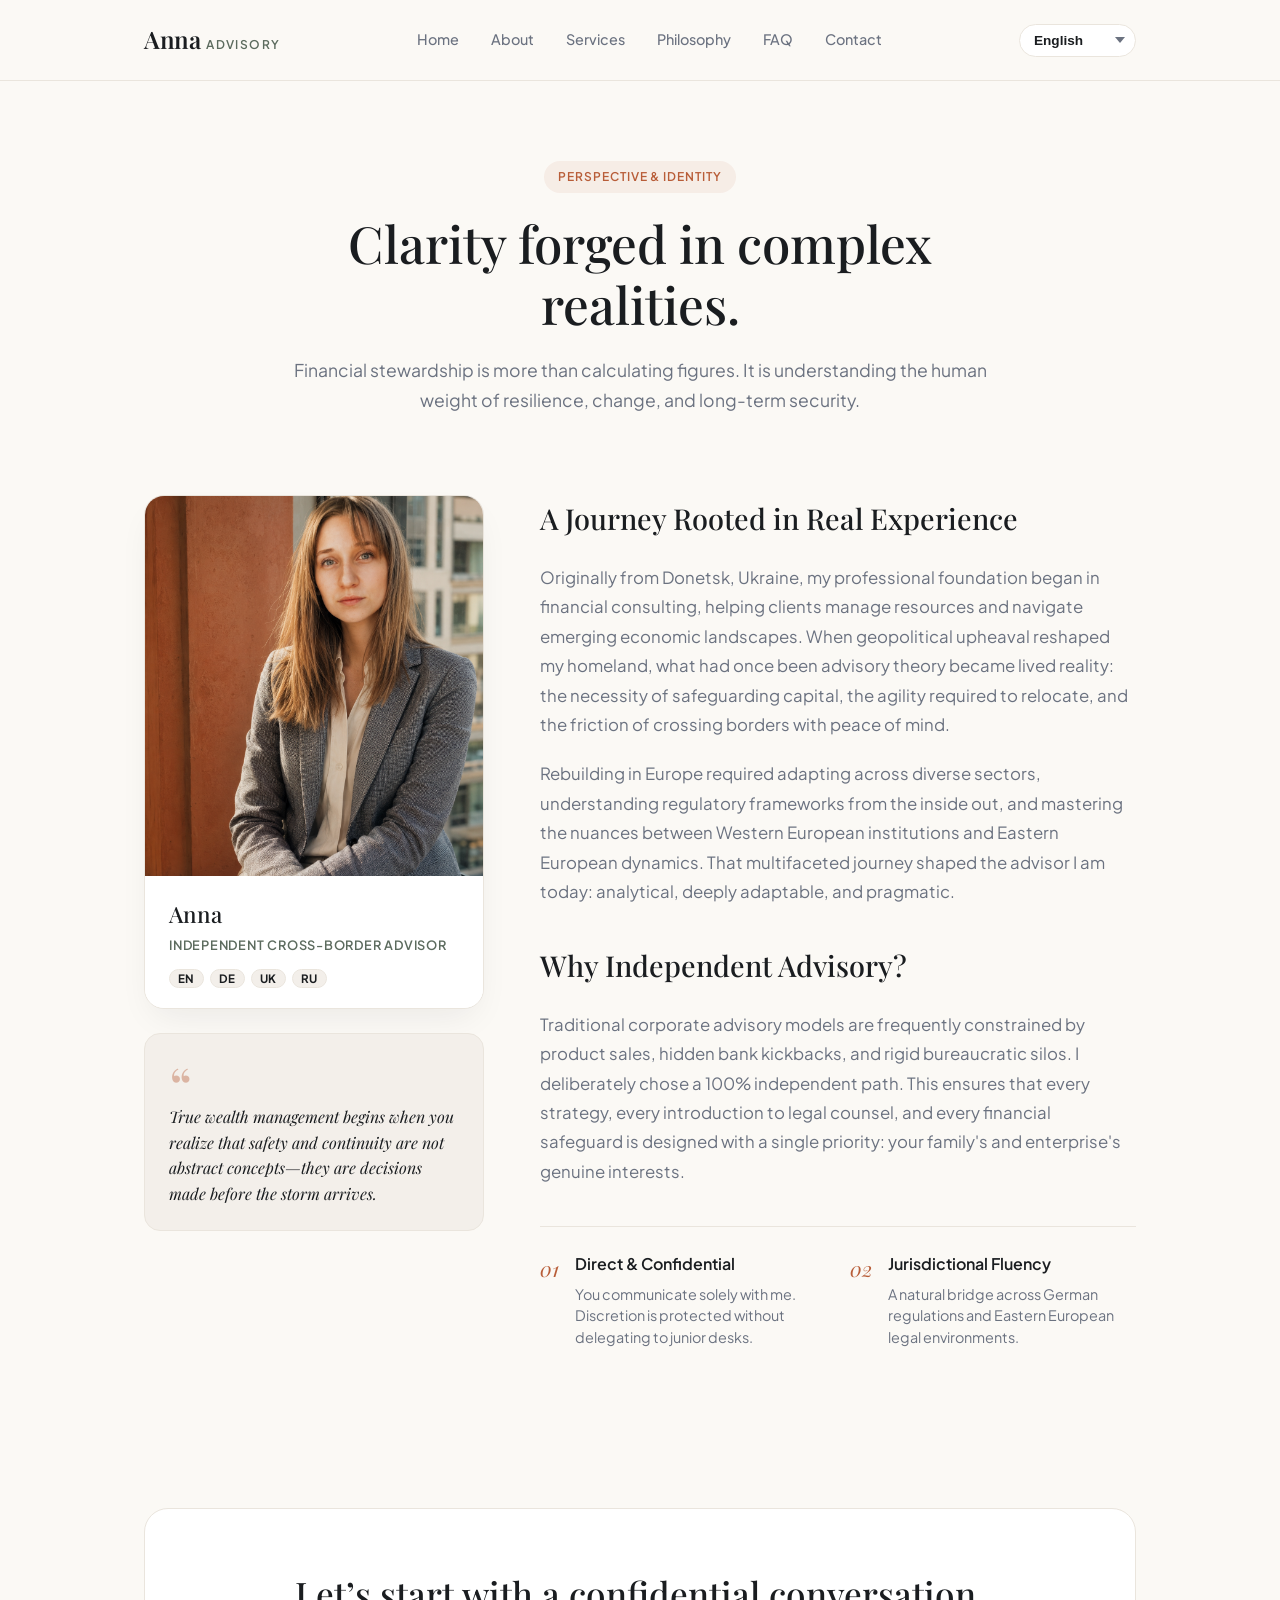
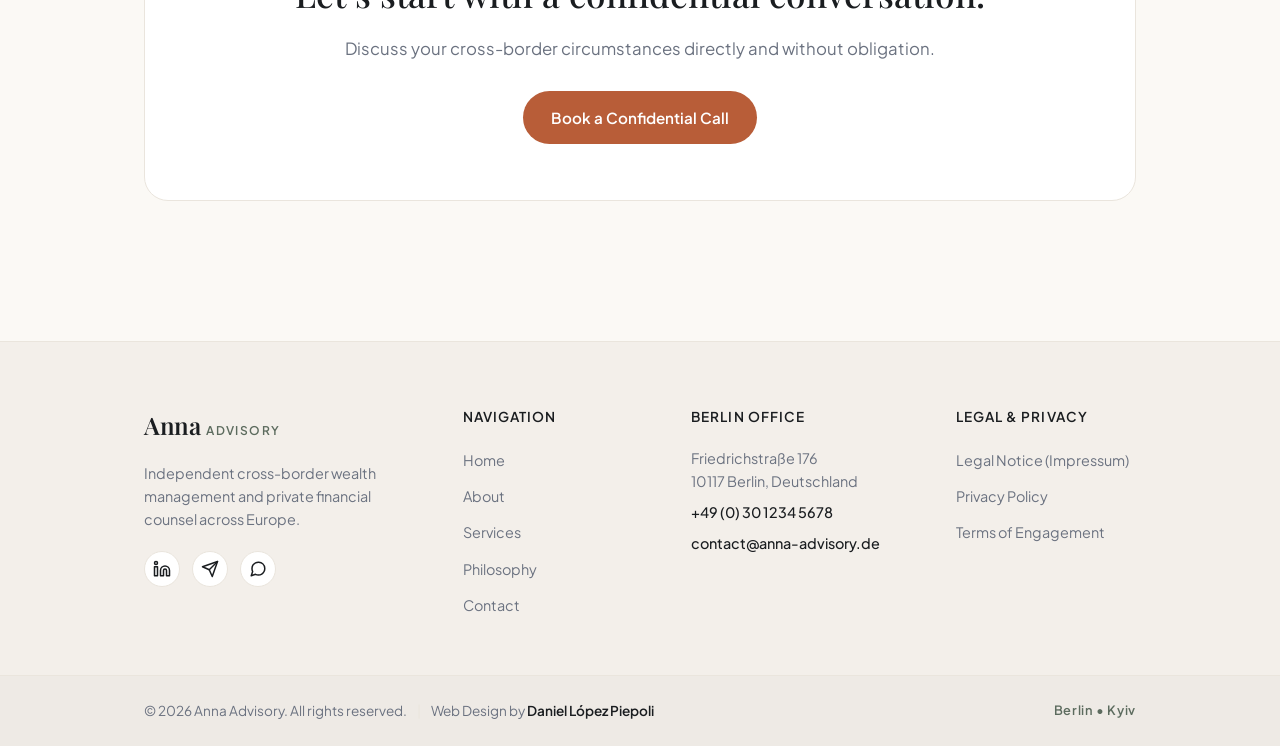
==== about.html @ 1e5b46f9 "feat: complete multipage architecture (services, about, contact, philosophy, faq, legal) and full i1" ====
<!DOCTYPE html>
<html lang="en">
<head>
  <meta charset="UTF-8" />
  <meta name="viewport" content="width=device-width, initial-scale=1.0" />
  <title>About Anna | Independent Financial Advisory</title>
  <!-- Fonts -->
  <link rel="preconnect" href="https://fonts.googleapis.com">
  <link rel="preconnect" href="https://fonts.gstatic.com" crossorigin>
  <link href="https://fonts.googleapis.com/css2?family=Playfair+Display:ital,wght@0,500;0,600;1,400&family=Plus+Jakarta+Sans:wght@400;500;600&display=swap" rel="stylesheet">
  <link rel="stylesheet" href="style.css" />
</head>
<body>

  <!-- Navigation -->
  <header class="header">
    <div class="container nav-wrapper">
      <a href="index.html" class="brand">
        <span class="brand-name">Anna</span>
        <span class="brand-sub">Advisory</span>
      </a>

      <!-- Desktop Nav Links -->
      <nav class="nav-links">
        <a href="index.html" data-i18n="nav_home">Home</a>
        <a href="about.html" data-i18n="nav_about">About</a>
        <a href="services.html" data-i18n="nav_services">Services</a>
        <a href="philosophy.html" data-i18n="nav_philosophy">Philosophy</a>
        <a href="faq.html" data-i18n="nav_faq">FAQ</a>
        <a href="contact.html" data-i18n="nav_contact">Contact</a>
      </nav>

      <div class="header-actions">
        <!-- Language Selector -->
        <div class="lang-picker">
          <select id="lang-select" aria-label="Select Language">
            <option value="en" selected>English</option>
            <option value="de">Deutsch</option>
            <option value="uk">Українська</option>
            <option value="ru">Русский</option>
          </select>
        </div>

        <!-- Hamburger Toggle Button -->
        <button class="mobile-menu-btn" id="mobile-menu-btn" aria-label="Toggle Menu" aria-expanded="false">
          <span class="hamburger-line"></span>
          <span class="hamburger-line"></span>
          <span class="hamburger-line"></span>
        </button>
      </div>
    </div>

    <!-- Mobile Navigation Drawer -->
    <div class="mobile-nav" id="mobile-nav">
      <nav class="mobile-nav-links">
        <a href="index.html" class="mobile-link" data-i18n="nav_home">Home</a>
        <a href="about.html" class="mobile-link" data-i18n="nav_about">About</a>
        <a href="services.html" class="mobile-link" data-i18n="nav_services">Services</a>
        <a href="philosophy.html" class="mobile-link" data-i18n="nav_philosophy">Philosophy</a>
        <a href="faq.html" class="mobile-link" data-i18n="nav_faq">FAQ</a>
        <a href="contact.html" class="mobile-link" data-i18n="nav_contact">Contact</a>
      </nav>
      <div class="mobile-cta">
        <a href="#contact" class="btn btn-primary mobile-link" data-i18n="hero_btn_main">Book a Confidential Call</a>
      </div>
    </div>
  </header>

  <!-- Page Header -->
  <section class="page-header container">
    <span class="pill" data-i18n="about_page_pill">Perspective & Identity</span>
    <h1 class="page-title" data-i18n="about_page_title">Clarity forged in complex realities.</h1>
    <p class="page-subtitle" data-i18n="about_page_sub">
      Financial stewardship is more than calculating figures. It is understanding the human weight of resilience, change, and long-term security.
    </p>
  </section>

  <!-- Main Narrative Story Section -->
  <section class="container about-story-section">
    <div class="about-story-grid">
      <!-- Portrait & Personal Keynotes -->
      <div class="about-visual-column">
        <div class="about-portrait-card">
          <img src="assets/images/anna-ai.png" alt="Anna" class="about-portrait-img" />
          <div class="about-portrait-caption">
            <h3 class="caption-name">Anna</h3>
            <p class="caption-title" data-i18n="about_role">Independent Cross-Border Advisor</p>
            <div class="caption-badges">
              <span class="lang-pill">EN</span>
              <span class="lang-pill">DE</span>
              <span class="lang-pill">UK</span>
              <span class="lang-pill">RU</span>
            </div>
          </div>
        </div>

        <div class="about-quote-box">
          <div class="overlay-quote-mark">“</div>
          <p class="quote-content" data-i18n="about_quote">
            True wealth management begins when you realize that safety and continuity are not abstract concepts—they are decisions made before the storm arrives.
          </p>
        </div>
      </div>

      <!-- Narrative Text -->
      <div class="about-text-column">
        <h2 class="story-heading" data-i18n="about_h2_1">A Journey Rooted in Real Experience</h2>
        <p class="story-p" data-i18n="about_p1">
          Originally from Donetsk, Ukraine, my professional foundation began in financial consulting, helping clients manage resources and navigate emerging economic landscapes. When geopolitical upheaval reshaped my homeland, what had once been advisory theory became lived reality: the necessity of safeguarding capital, the agility required to relocate, and the friction of crossing borders with peace of mind.
        </p>
        <p class="story-p" data-i18n="about_p2">
          Rebuilding in Europe required adapting across diverse sectors, understanding regulatory frameworks from the inside out, and mastering the nuances between Western European institutions and Eastern European dynamics. That multifaceted journey shaped the advisor I am today: analytical, deeply adaptable, and pragmatic.
        </p>

        <h2 class="story-heading" data-i18n="about_h2_2">Why Independent Advisory?</h2>
        <p class="story-p" data-i18n="about_p3">
          Traditional corporate advisory models are frequently constrained by product sales, hidden bank kickbacks, and rigid bureaucratic silos. I deliberately chose a 100% independent path. This ensures that every strategy, every introduction to legal counsel, and every financial safeguard is designed with a single priority: your family's and enterprise's genuine interests.
        </p>

        <!-- Value Pillars -->
        <div class="story-pillars">
          <div class="story-pillar-item">
            <span class="pillar-number">01</span>
            <div>
              <h4 data-i18n="about_pillar_1_t">Direct & Confidential</h4>
              <p data-i18n="about_pillar_1_d">You communicate solely with me. Discretion is protected without delegating to junior desks.</p>
            </div>
          </div>
          <div class="story-pillar-item">
            <span class="pillar-number">02</span>
            <div>
              <h4 data-i18n="about_pillar_2_t">Jurisdictional Fluency</h4>
              <p data-i18n="about_pillar_2_d">A natural bridge across German regulations and Eastern European legal environments.</p>
            </div>
          </div>
        </div>
      </div>
    </div>
  </section>

  <!-- CTA Box -->
  <section class="container cta-section">
    <div class="cta-box">
      <h2 data-i18n="about_cta_title">Let’s start with a confidential conversation.</h2>
      <p data-i18n="about_cta_desc">Discuss your cross-border circumstances directly and without obligation.</p>
      <a href="contact.html" class="btn btn-primary" data-i18n="hero_btn_main">Book a Confidential Call</a>
    </div>
  </section>

  <!-- Enhanced Editorial Footer -->
  <footer class="footer">
    <div class="container footer-grid">
      <!-- Brand & Positioning -->
      <div class="footer-col footer-about">
        <div class="brand">
          <span class="brand-name">Anna</span>
          <span class="brand-sub">Advisory</span>
        </div>
        <p class="footer-desc" data-i18n="footer_desc">
          Independent cross-border wealth management and private financial counsel across Europe.
        </p>
        <div class="social-links">
          <a href="https://www.linkedin.com/in/anna-sarana-a09b88138/" target="_blank" rel="noopener noreferrer" class="social-icon" aria-label="LinkedIn">
            <svg width="18" height="18" viewBox="0 0 24 24" fill="none" stroke="currentColor" stroke-width="2" stroke-linecap="round" stroke-linejoin="round"><path d="M16 8a6 6 0 0 1 6 6v7h-4v-7a2 2 0 0 0-2-2 2 2 0 0 0-2 2v7h-4v-7a6 6 0 0 1 6-6z"></path><rect x="2" y="9" width="4" height="12"></rect><circle cx="4" cy="4" r="2"></circle></svg>
          </a>
          <a href="https://t.me" target="_blank" rel="noopener noreferrer" class="social-icon" aria-label="Telegram">
            <svg width="18" height="18" viewBox="0 0 24 24" fill="none" stroke="currentColor" stroke-width="2" stroke-linecap="round" stroke-linejoin="round"><line x1="22" y1="2" x2="11" y2="13"></line><polygon points="22 2 15 22 11 13 2 9 22 2"></polygon></svg>
          </a>
          <a href="https://wa.me" target="_blank" rel="noopener noreferrer" class="social-icon" aria-label="WhatsApp">
            <svg width="18" height="18" viewBox="0 0 24 24" fill="none" stroke="currentColor" stroke-width="2" stroke-linecap="round" stroke-linejoin="round"><path d="M21 11.5a8.38 8.38 0 0 1-.9 3.8 8.5 8.5 0 0 1-7.6 4.7 8.38 8.38 0 0 1-3.8-.9L3 21l1.9-5.7a8.38 8.38 0 0 1-.9-3.8 8.5 8.5 0 0 1 4.7-7.6 8.38 8.38 0 0 1 3.8-.9h.5a8.48 8.48 0 0 1 8 8v.5z"></path></svg>
          </a>
        </div>
      </div>

      <!-- Quick Navigation -->
      <div class="footer-col">
        <h4 class="footer-heading" data-i18n="footer_nav_title">Navigation</h4>
        <ul class="footer-links">
          <li><a href="index.html" data-i18n="nav_home">Home</a></li>
          <li><a href="about.html" data-i18n="nav_about">About</a></li>
          <li><a href="services.html" data-i18n="nav_services">Services</a></li>
          <li><a href="philosophy.html" data-i18n="nav_philosophy">Philosophy</a></li>
          <li><a href="contact.html" data-i18n="nav_contact">Contact</a></li>
        </ul>
      </div>

      <!-- Berlin Legal Office & Contact -->
      <div class="footer-col">
        <h4 class="footer-heading" data-i18n="footer_office_title">Berlin Office</h4>
        <address class="footer-address">
          <p>Friedrichstraße 176</p>
          <p>10117 Berlin, Deutschland</p>
          <p class="contact-line">
            <a href="tel:+493012345678" class="contact-link">+49 (0) 30 1234 5678</a>
          </p>
          <p class="contact-line">
            <a href="mailto:contact@anna-advisory.de" class="contact-link">contact@anna-advisory.de</a>
          </p>
        </address>
      </div>

      <!-- Legal Links -->
      <div class="footer-col">
        <h4 class="footer-heading" data-i18n="footer_legal_title">Legal & Privacy</h4>
        <ul class="footer-links">
          <li><a href="impressum.html" data-i18n="footer_impressum">Impressum</a></li>
          <li><a href="datenschutz.html" data-i18n="footer_privacy">Datenschutz</a></li>
          <li><a href="terms.html" data-i18n="footer_terms">Terms of Engagement</a></li>
        </ul>
      </div>
    </div>

    <!-- Subfooter / Authorship -->
    <div class="subfooter">
      <div class="container subfooter-content">
        <div class="subfooter-main">
          <span class="copyright">© 2026 Anna Advisory. All rights reserved.</span>
          <span class="divider">|</span>
          <span class="credit">Web Design by <a href="https://github.com/danielopezpiepoli" class="author-link" target="_blank" rel="noopener noreferrer">Daniel López Piepoli</a></span>
        </div>
        <div class="footer-jurisdictions" data-i18n="footer_note">Berlin • Kyiv</div>
      </div>
    </div>
  </footer>

  <script src="main.js"></script>
</body>
</html>
---- style.css ----
:root {
  --bg-page: #FBF9F5;
  --bg-surface: #FFFFFF;
  --bg-surface-alt: #F3EFEA;
  --text-main: #1A1D20;
  --text-muted: #6B7280;
  --accent-terracotta: #B85D38;
  --accent-terracotta-hover: #9E4F2F;
  --accent-sage: #5C6B5E;
  --border-soft: #EAE5DD;
  --font-serif: 'Playfair Display', Georgia, serif;
  --font-sans: 'Plus Jakarta Sans', -apple-system, BlinkMacSystemFont, sans-serif;
}

* {
  box-sizing: border-box;
  margin: 0;
  padding: 0;
}

html {
  scroll-behavior: smooth;
}

body {
  background-color: var(--bg-page);
  color: var(--text-main);
  font-family: var(--font-sans);
  line-height: 1.65;
  font-size: 16px;
  -webkit-font-smoothing: antialiased;
}

.container {
  max-width: 1040px;
  margin: 0 auto;
  padding: 0 24px;
}

/* Header */
.header {
  position: sticky;
  top: 0;
  background: rgba(251, 249, 245, 0.92);
  backdrop-filter: blur(10px);
  border-bottom: 1px solid var(--border-soft);
  z-index: 100;
}

.nav-wrapper {
  height: 80px;
  display: flex;
  align-items: center;
  justify-content: space-between;
}

.brand {
  text-decoration: none;
  display: flex;
  align-items: baseline;
  gap: 6px;
}

.brand-name {
  font-family: var(--font-serif);
  font-size: 1.5rem;
  font-weight: 600;
  color: var(--text-main);
  letter-spacing: -0.02em;
}

.brand-sub {
  font-size: 0.75rem;
  text-transform: uppercase;
  letter-spacing: 0.12em;
  color: var(--accent-sage);
  font-weight: 600;
}

.nav-links {
  display: flex;
  gap: 32px;
}

.nav-links a {
  text-decoration: none;
  color: var(--text-muted);
  font-size: 0.9rem;
  font-weight: 500;
  transition: color 0.2s;
}

.nav-links a:hover,
.nav-links a.active {
  color: var(--accent-terracotta);
}

.header-actions {
  display: flex;
  align-items: center;
  gap: 16px;
}

.lang-picker select {
  background: var(--bg-surface);
  border: 1px solid var(--border-soft);
  padding: 8px 14px;
  border-radius: 20px;
  font-size: 0.85rem;
  font-weight: 600;
  color: var(--text-main);
  cursor: pointer;
  outline: none;
  transition: border-color 0.2s, box-shadow 0.2s;
  -webkit-appearance: none;
  -moz-appearance: none;
  appearance: none;
  background-image: url("data:image/svg+xml;charset=UTF-8,%3Csvg xmlns='http://www.w3.org/2000/svg' width='10' height='6' viewBox='0 0 10 6'%3E%3Cpath fill='%236B7280' d='M0 0l5 6 5-6z'/%3E%3C/svg%3E");
  background-repeat: no-repeat;
  background-position: right 10px center;
  padding-right: 28px;
}

.lang-picker select:hover,
.lang-picker select:focus {
  border-color: var(--accent-terracotta);
}

@media (max-width: 768px) {
  .lang-picker select {
    font-size: 16px;
    transform: scale(0.9);
    transform-origin: right center;
    padding: 6px 12px;
    padding-right: 26px;
  }
}

/* Mobile Menu Button */
.mobile-menu-btn {
  display: none;
  background: none;
  border: none;
  cursor: pointer;
  padding: 8px;
  flex-direction: column;
  gap: 5px;
  z-index: 110;
}

.hamburger-line {
  display: block;
  width: 22px;
  height: 2px;
  background-color: var(--text-main);
  border-radius: 2px;
  transition: transform 0.3s ease, opacity 0.3s ease;
}

.mobile-menu-btn.active .hamburger-line:nth-child(1) {
  transform: translateY(7px) rotate(45deg);
}
.mobile-menu-btn.active .hamburger-line:nth-child(2) {
  opacity: 0;
}
.mobile-menu-btn.active .hamburger-line:nth-child(3) {
  transform: translateY(-7px) rotate(-45deg);
}

/* Mobile Nav Drawer */
.mobile-nav {
  display: none;
  position: fixed;
  top: 80px;
  left: 0;
  width: 100%;
  height: calc(100vh - 80px);
  background-color: var(--bg-page);
  flex-direction: column;
  padding: 32px 24px;
  transform: translateY(-100%);
  opacity: 0;
  transition: transform 0.35s cubic-bezier(0.16, 1, 0.3, 1), opacity 0.25s ease;
  border-bottom: 1px solid var(--border-soft);
  z-index: 99;
}

.mobile-nav.active {
  transform: translateY(0);
  opacity: 1;
}

.mobile-nav-links {
  display: flex;
  flex-direction: column;
  gap: 24px;
  margin-bottom: 32px;
}

.mobile-nav-links a {
  font-family: var(--font-serif);
  font-size: 1.4rem;
  text-decoration: none;
  color: var(--text-main);
  font-weight: 500;
  transition: color 0.2s ease;
}

.mobile-nav-links a:hover {
  color: var(--accent-terracotta);
}

/* Hero Section */
.hero {
  padding: 80px 24px 60px 24px;
  display: grid;
  grid-template-columns: 1.15fr 0.85fr;
  gap: 56px;
  align-items: center;
}

.hero-content {
  max-width: 100%;
}

.pill {
  display: inline-block;
  font-size: 0.75rem;
  font-weight: 600;
  text-transform: uppercase;
  letter-spacing: 0.08em;
  color: var(--accent-terracotta);
  background: rgba(184, 93, 56, 0.08);
  padding: 6px 14px;
  border-radius: 50px;
  margin-bottom: 20px;
}

.hero-title {
  font-family: var(--font-serif);
  font-size: clamp(2.2rem, 3.5vw, 3.2rem);
  font-weight: 500;
  line-height: 1.2;
  color: var(--text-main);
  margin-bottom: 20px;
  letter-spacing: -0.01em;
}

.hero-title em {
  font-style: italic;
  font-weight: 400;
  color: var(--accent-terracotta);
}

.hero-desc {
  font-size: 1.05rem;
  color: var(--text-muted);
  line-height: 1.7;
  margin-bottom: 32px;
}

.hero-actions {
  display: flex;
  align-items: center;
  gap: 20px;
}

/* Hero Media & Floating Badge */
.hero-media {
  display: flex;
  justify-content: center;
  position: relative;
}

.portrait-wrapper {
  position: relative;
  width: 100%;
  max-width: 380px;
  border-radius: 24px;
  overflow: visible;
}

.portrait-img {
  width: 100%;
  height: 480px;
  object-fit: cover;
  border-radius: 24px;
  box-shadow: 0 20px 40px -15px rgba(26, 29, 32, 0.12);
  border: 1px solid var(--border-soft);
  display: block;
}

.portrait-overlay {
  display: none;
}

/* Desktop Hover Effects Only */
@media (hover: hover) and (pointer: fine) {
  .portrait-wrapper {
    cursor: pointer;
  }

  .portrait-overlay {
    display: flex;
    position: absolute;
    top: 0;
    left: 0;
    width: 100%;
    height: 480px;
    border-radius: 24px;
    background: rgba(251, 249, 245, 0.92);
    backdrop-filter: blur(2px);
    border: 1px solid var(--border-soft);
    padding: 40px 32px;
    flex-direction: column;
    justify-content: center;
    align-items: center;
    text-align: center;
    opacity: 0;
    pointer-events: none;
    transition: opacity 0.45s ease, transform 0.45s cubic-bezier(0.16, 1, 0.3, 1);
    transform: translateY(8px);
  }

  .portrait-wrapper:hover .portrait-img {
    filter: blur(2px) brightness(0.95);
    transform: scale(1.02);
  }

  .portrait-wrapper:hover .portrait-overlay {
    opacity: 1;
    transform: translateY(0);
    pointer-events: auto;
  }

  .floating-badge:hover .badge-default {
    opacity: 0;
    transform: translateY(-16px);
  }

  .floating-badge:hover .badge-hover {
    opacity: 1;
    transform: translateY(0);
  }
}

.overlay-quote-mark {
  font-family: var(--font-serif);
  font-size: 3.5rem;
  line-height: 1;
  color: var(--accent-terracotta);
  opacity: 0.4;
  margin-bottom: -10px;
}

.overlay-text {
  font-family: var(--font-serif);
  font-size: 1.15rem;
  font-style: italic;
  line-height: 1.6;
  color: var(--text-main);
  margin-bottom: 16px;
}

.overlay-signature {
  font-family: var(--font-sans);
  font-size: 0.8rem;
  font-weight: 700;
  text-transform: uppercase;
  letter-spacing: 0.1em;
  color: var(--accent-sage);
}

/* Floating Badge */
.floating-badge {
  position: absolute;
  bottom: 24px;
  left: -16px;
  background: rgba(255, 255, 255, 0.96);
  backdrop-filter: blur(10px);
  border: 1px solid var(--border-soft);
  border-radius: 9999px;
  padding: 8px 18px;
  box-shadow: 0 10px 25px -5px rgba(0, 0, 0, 0.08);
  cursor: pointer;
  overflow: hidden;
  height: 44px;
  display: grid;
  grid-template-areas: "stack";
  align-items: center;
  justify-content: center;
  transition: all 0.3s cubic-bezier(0.4, 0, 0.2, 1);
  user-select: none;
}

.floating-badge:hover,
.floating-badge:focus {
  border-color: var(--accent-terracotta);
  box-shadow: 0 12px 28px -5px rgba(184, 93, 56, 0.18);
  transform: translateY(-2px);
}

.badge-layer {
  grid-area: stack;
  display: flex;
  align-items: center;
  justify-content: center;
  transition: all 0.3s cubic-bezier(0.4, 0, 0.2, 1);
}

.badge-default {
  gap: 8px;
  white-space: nowrap;
  opacity: 1;
  transform: translateY(0);
}

.pulse-dot {
  width: 8px;
  height: 8px;
  background-color: var(--accent-sage);
  border-radius: 50%;
  box-shadow: 0 0 0 3px rgba(92, 107, 94, 0.2);
  flex-shrink: 0;
}

.badge-text {
  font-size: 0.85rem;
  font-weight: 600;
  color: var(--text-main);
}

.badge-hover {
  gap: 6px;
  opacity: 0;
  transform: translateY(16px);
  pointer-events: none;
}

.lang-pill {
  font-size: 0.72rem;
  font-weight: 700;
  letter-spacing: 0.04em;
  color: var(--text-main);
  background-color: var(--bg-surface-alt);
  border: 1px solid var(--border-soft);
  padding: 3px 8px;
  border-radius: 20px;
  line-height: 1;
}

/* Buttons */
.btn {
  display: inline-block;
  text-decoration: none;
  font-size: 0.95rem;
  font-weight: 600;
  padding: 14px 28px;
  border-radius: 40px;
  transition: all 0.25s ease;
  border: none;
  cursor: pointer;
}

.btn-primary {
  background-color: var(--accent-terracotta);
  color: #ffffff;
}

.btn-primary:hover {
  background-color: var(--accent-terracotta-hover);
  transform: translateY(-1px);
}

.btn-link {
  color: var(--text-main);
  padding: 14px 0;
}

.btn-link:hover {
  color: var(--accent-terracotta);
}

/* Bio Section */
.bio-section {
  padding: 60px 24px;
}

.bio-card {
  background-color: var(--bg-surface);
  border: 1px solid var(--border-soft);
  border-radius: 20px;
  padding: 48px;
  display: grid;
  grid-template-columns: 240px 1fr;
  gap: 48px;
  align-items: center;
}

.avatar-placeholder {
  width: 140px;
  height: 140px;
  border-radius: 50%;
  border: 2px solid var(--border-soft);
  box-shadow: 0 10px 25px -5px rgba(26, 29, 32, 0.08);
  margin-bottom: 16px;
  overflow: hidden;
}

.avatar-placeholder img {
  width: 100%;
  height: 100%;
  object-fit: cover;
  display: block;
}

.bio-tag {
  display: flex;
  align-items: center;
  gap: 8px;
  font-size: 0.8rem;
  color: var(--accent-sage);
  font-weight: 600;
}

.bio-tag .dot {
  width: 8px;
  height: 8px;
  background-color: var(--accent-sage);
  border-radius: 50%;
}

.bio-text h2 {
  font-family: var(--font-serif);
  font-size: 1.8rem;
  font-weight: 500;
  margin-bottom: 16px;
  line-height: 1.3;
}

.bio-text p {
  color: var(--text-muted);
  margin-bottom: 12px;
  font-size: 0.95rem;
}

/* Services (Home Overview) */
.services-section {
  padding: 80px 24px;
}

.section-title-wrap {
  margin-bottom: 40px;
}

.section-kicker {
  font-size: 0.75rem;
  text-transform: uppercase;
  letter-spacing: 0.1em;
  color: var(--accent-sage);
  font-weight: 600;
  display: block;
  margin-bottom: 8px;
}

.section-title-wrap h2 {
  font-family: var(--font-serif);
  font-size: 2rem;
  font-weight: 500;
}

.services-list {
  display: flex;
  flex-direction: column;
  border-top: 1px solid var(--border-soft);
}

.service-item {
  display: grid;
  grid-template-columns: 80px 1fr;
  padding: 32px 0;
  border-bottom: 1px solid var(--border-soft);
  transition: background-color 0.2s;
}

.item-index {
  font-family: var(--font-serif);
  font-size: 1.2rem;
  color: var(--accent-terracotta);
  font-style: italic;
}

.item-body h3 {
  font-size: 1.2rem;
  font-weight: 600;
  margin-bottom: 8px;
}

.item-body p {
  color: var(--text-muted);
  font-size: 0.95rem;
  max-width: 650px;
}

/* Philosophy */
.philosophy-section {
  background-color: var(--bg-surface-alt);
  padding: 70px 0;
  border-top: 1px solid var(--border-soft);
  border-bottom: 1px solid var(--border-soft);
}

.philosophy-grid {
  display: grid;
  grid-template-columns: repeat(3, 1fr);
  gap: 36px;
}

.philo-box h4 {
  font-size: 1.05rem;
  font-weight: 600;
  margin-bottom: 8px;
  color: var(--text-main);
}

.philo-box p {
  color: var(--text-muted);
  font-size: 0.9rem;
  line-height: 1.6;
}

/* Contact Section (Home Minimal) */
.contact-section {
  padding: 90px 24px;
}

.contact-card {
  background: var(--bg-surface);
  border: 1px solid var(--border-soft);
  border-radius: 24px;
  padding: 56px 40px;
  max-width: 680px;
  margin: 0 auto;
  text-align: center;
}

.contact-card h2 {
  font-family: var(--font-serif);
  font-size: 2.2rem;
  font-weight: 500;
  margin-bottom: 8px;
}

.contact-card p {
  color: var(--text-muted);
  font-size: 0.95rem;
  margin-bottom: 32px;
}

.contact-form {
  display: flex;
  flex-direction: column;
  gap: 16px;
}

.form-row {
  display: grid;
  grid-template-columns: 1fr 1fr;
  gap: 16px;
}

.contact-form input,
.contact-form textarea {
  width: 100%;
  padding: 14px 18px;
  border: 1px solid var(--border-soft);
  background-color: var(--bg-page);
  border-radius: 12px;
  font-family: var(--font-sans);
  font-size: 0.9rem;
  color: var(--text-main);
  outline: none;
  transition: border-color 0.2s;
}

.contact-form input:focus,
.contact-form textarea:focus {
  border-color: var(--accent-terracotta);
  background-color: #FFFFFF;
}

/* Footer */
.footer {
  background-color: var(--bg-surface-alt);
  border-top: 1px solid var(--border-soft);
  padding: 64px 0 0 0;
  color: var(--text-main);
  margin-top: 60px;
}

.footer-grid {
  display: grid;
  grid-template-columns: 1.5fr 1fr 1.2fr 1fr;
  gap: 48px;
  padding-bottom: 56px;
}

.footer-desc {
  font-size: 0.9rem;
  color: var(--text-muted);
  margin: 16px 0 20px 0;
  max-width: 280px;
  line-height: 1.6;
}

.footer-heading {
  font-size: 0.85rem;
  font-weight: 600;
  text-transform: uppercase;
  letter-spacing: 0.08em;
  color: var(--text-main);
  margin-bottom: 18px;
}

.footer-links {
  list-style: none;
  display: flex;
  flex-direction: column;
  gap: 10px;
}

.footer-links a {
  text-decoration: none;
  color: var(--text-muted);
  font-size: 0.9rem;
  transition: color 0.2s ease;
}

.footer-links a:hover {
  color: var(--accent-terracotta);
}

.footer-address {
  font-style: normal;
  font-size: 0.9rem;
  color: var(--text-muted);
  line-height: 1.6;
}

.contact-line {
  margin-top: 8px;
}

.contact-link {
  color: var(--text-main);
  text-decoration: none;
  font-weight: 500;
  transition: color 0.2s;
}

.contact-link:hover {
  color: var(--accent-terracotta);
}

.social-links {
  display: flex;
  gap: 12px;
}

.social-icon {
  display: flex;
  align-items: center;
  justify-content: center;
  width: 36px;
  height: 36px;
  border-radius: 50%;
  background: var(--bg-surface);
  border: 1px solid var(--border-soft);
  color: var(--text-main);
  transition: all 0.2s ease;
  text-decoration: none;
}

.social-icon:hover {
  background-color: var(--accent-terracotta);
  border-color: var(--accent-terracotta);
  color: #ffffff;
  transform: translateY(-2px);
}

/* Subfooter */
.subfooter {
  border-top: 1px solid var(--border-soft);
  padding: 24px 0;
  background-color: rgba(26, 29, 32, 0.02);
  font-size: 0.85rem;
}

.subfooter-content {
  display: flex;
  justify-content: space-between;
  align-items: center;
}

.subfooter-main {
  display: flex;
  align-items: center;
}

.copyright,
.credit {
  color: var(--text-muted);
}

.divider {
  margin: 0 10px;
  color: var(--border-soft);
}

.author-link {
  color: var(--text-main);
  font-weight: 600;
  text-decoration: none;
  transition: color 0.2s ease;
}

.author-link:hover {
  color: var(--accent-terracotta);
  text-decoration: underline;
}

.footer-jurisdictions {
  color: var(--accent-sage);
  font-weight: 600;
  font-size: 0.8rem;
  letter-spacing: 0.05em;
}

/* Responsive Rules */
@media (max-width: 900px) {
  .hero {
    grid-template-columns: 1fr;
    gap: 40px;
    padding-top: 40px;
  }
  
  .hero-media {
    order: -1;
  }

  .portrait-wrapper {
    max-width: 320px;
  }

  .portrait-img {
    height: 380px;
  }

  .floating-badge {
    left: 12px;
    bottom: 12px;
  }

  .footer-grid {
    grid-template-columns: 1fr 1fr;
    gap: 36px;
  }
}

@media (max-width: 768px) {
  .nav-links {
    display: none;
  }

  .mobile-menu-btn {
    display: flex;
  }

  .mobile-nav {
    display: flex;
  }

  .bio-card {
    grid-template-columns: 1fr;
    padding: 30px;
    text-align: center;
  }

  .avatar-placeholder {
    margin: 0 auto 16px auto;
  }

  .bio-tag {
    justify-content: center;
  }

  .service-item {
    grid-template-columns: 40px 1fr;
  }

  .philosophy-grid {
    grid-template-columns: 1fr;
    gap: 24px;
  }

  .form-row {
    grid-template-columns: 1fr;
  }
}

@media (max-width: 600px) {
  .footer-grid {
    grid-template-columns: 1fr;
  }

  .subfooter-content {
    flex-direction: column;
    text-align: center;
    gap: 10px;
  }

  .subfooter-main {
    flex-direction: column;
    gap: 8px;
  }

  .subfooter-main .divider {
    display: none;
  }

  .footer-jurisdictions {
    margin-top: 4px;
  }
}

/* ==========================================================================
   SERVICES.HTML
   ========================================================================== */

.page-header {
  padding: 80px 24px 40px 24px;
  text-align: center;
  max-width: 800px;
}

.page-title {
  font-family: var(--font-serif);
  font-size: clamp(2.4rem, 4vw, 3.4rem);
  font-weight: 500;
  line-height: 1.2;
  margin-bottom: 20px;
}

.page-subtitle {
  font-size: 1.1rem;
  color: var(--text-muted);
  line-height: 1.7;
}

.srv-details-section {
  display: flex;
  flex-direction: column;
  gap: 32px;
  padding: 40px 24px 80px 24px;
}

.srv-detail-card {
  background: var(--bg-surface);
  border: 1px solid var(--border-soft);
  border-radius: 20px;
  padding: 48px;
  transition: transform 0.25s ease, border-color 0.25s ease;
}

.srv-detail-card:hover {
  border-color: var(--accent-terracotta);
  transform: translateY(-2px);
}

.srv-card-header {
  display: flex;
  align-items: baseline;
  gap: 20px;
  margin-bottom: 16px;
}

.srv-card-header h2 {
  font-family: var(--font-serif);
  font-size: 1.8rem;
  font-weight: 500;
}

.srv-card-desc {
  font-size: 1.05rem;
  color: var(--text-muted);
  line-height: 1.7;
  margin-bottom: 24px;
  max-width: 850px;
}

.srv-deliverables {
  background: var(--bg-surface-alt);
  border-radius: 12px;
  padding: 24px 32px;
  border-left: 3px solid var(--accent-terracotta);
}

.srv-deliverables h4 {
  font-size: 0.85rem;
  text-transform: uppercase;
  letter-spacing: 0.08em;
  color: var(--accent-sage);
  margin-bottom: 12px;
}

.srv-deliverables ul {
  list-style: none;
  display: flex;
  flex-direction: column;
  gap: 8px;
}

.srv-deliverables li {
  position: relative;
  padding-left: 18px;
  font-size: 0.95rem;
  color: var(--text-main);
}

.srv-deliverables li::before {
  content: "•";
  position: absolute;
  left: 0;
  color: var(--accent-terracotta);
  font-size: 1.2rem;
  line-height: 1;
}

.process-section {
  background: var(--bg-surface-alt);
  padding: 80px 0;
  border-top: 1px solid var(--border-soft);
  border-bottom: 1px solid var(--border-soft);
}

.text-center {
  text-align: center;
}

.process-grid {
  display: grid;
  grid-template-columns: repeat(3, 1fr);
  gap: 32px;
  margin-top: 48px;
}

.process-card {
  background: var(--bg-surface);
  border: 1px solid var(--border-soft);
  border-radius: 16px;
  padding: 36px 28px;
}

.process-step {
  font-size: 0.75rem;
  font-weight: 700;
  text-transform: uppercase;
  letter-spacing: 0.1em;
  color: var(--accent-terracotta);
  display: block;
  margin-bottom: 12px;
}

.process-card h3 {
  font-family: var(--font-serif);
  font-size: 1.3rem;
  font-weight: 500;
  margin-bottom: 10px;
}

.process-card p {
  font-size: 0.9rem;
  color: var(--text-muted);
  line-height: 1.6;
}

.cta-section {
  padding: 80px 24px;
}

.cta-box {
  background: var(--bg-surface);
  border: 1px solid var(--border-soft);
  border-radius: 24px;
  padding: 56px 32px;
  text-align: center;
}

.cta-box h2 {
  font-family: var(--font-serif);
  font-size: 2.2rem;
  font-weight: 500;
  margin-bottom: 12px;
}

.cta-box p {
  color: var(--text-muted);
  font-size: 1.05rem;
  margin-bottom: 28px;
}

/* ==========================================================================
   ABOUT.HTML
   ========================================================================== */

.about-story-section {
  padding: 40px 24px 80px 24px;
}

.about-story-grid {
  display: grid;
  grid-template-columns: 340px 1fr;
  gap: 56px;
  align-items: start;
}

.about-visual-column {
  display: flex;
  flex-direction: column;
  gap: 24px;
}

.about-portrait-card {
  background: var(--bg-surface);
  border: 1px solid var(--border-soft);
  border-radius: 20px;
  overflow: hidden;
  box-shadow: 0 15px 35px -10px rgba(26, 29, 32, 0.08);
}

.about-portrait-img {
  width: 100%;
  height: 380px;
  object-fit: cover;
  display: block;
}

.about-portrait-caption {
  padding: 20px 24px;
  background: var(--bg-surface);
}

.caption-name {
  font-family: var(--font-serif);
  font-size: 1.4rem;
  font-weight: 500;
  margin-bottom: 2px;
}

.caption-title {
  font-size: 0.8rem;
  text-transform: uppercase;
  letter-spacing: 0.06em;
  color: var(--accent-sage);
  font-weight: 600;
  margin-bottom: 12px;
}

.caption-badges {
  display: flex;
  gap: 6px;
}

.about-quote-box {
  background: var(--bg-surface-alt);
  border: 1px solid var(--border-soft);
  border-radius: 16px;
  padding: 24px;
}

.quote-content {
  font-family: var(--font-serif);
  font-size: 1rem;
  font-style: italic;
  line-height: 1.6;
  color: var(--text-main);
}

.about-text-column {
  display: flex;
  flex-direction: column;
  gap: 20px;
}

.story-heading {
  font-family: var(--font-serif);
  font-size: 1.8rem;
  font-weight: 500;
  color: var(--text-main);
  margin-top: 16px;
}

.story-heading:first-of-type {
  margin-top: 0;
}

.story-p {
  font-size: 1.05rem;
  color: var(--text-muted);
  line-height: 1.75;
}

.story-pillars {
  display: grid;
  grid-template-columns: 1fr 1fr;
  gap: 24px;
  margin-top: 20px;
  padding-top: 24px;
  border-top: 1px solid var(--border-soft);
}

.story-pillar-item {
  display: flex;
  gap: 16px;
  align-items: flex-start;
}

.pillar-number {
  font-family: var(--font-serif);
  font-size: 1.3rem;
  color: var(--accent-terracotta);
  font-style: italic;
}

.story-pillar-item h4 {
  font-size: 1rem;
  font-weight: 600;
  margin-bottom: 6px;
}

.story-pillar-item p {
  font-size: 0.9rem;
  color: var(--text-muted);
  line-height: 1.5;
}

@media (max-width: 860px) {
  .about-story-grid {
    grid-template-columns: 1fr;
    gap: 40px;
  }
  .about-visual-column {
    max-width: 400px;
    margin: 0 auto;
  }
  .story-pillars {
    grid-template-columns: 1fr;
    gap: 16px;
  }
}

/* ==========================================================================
   CONTACT.HTML
   ========================================================================== */

.contact-page-section {
  padding: 10px 24px 80px 24px;
}

.contact-page-grid {
  display: grid;
  grid-template-columns: 1.4fr 1fr;
  gap: 40px;
  align-items: start;
}

.contact-form-card {
  background: var(--bg-surface);
  border: 1px solid var(--border-soft);
  border-radius: 24px;
  padding: 48px 40px;
}

.form-card-title {
  font-family: var(--font-serif);
  font-size: 2.2rem;
  font-weight: 500;
  margin-bottom: 8px;
  color: var(--text-main);
}

.form-card-sub {
  color: var(--text-muted);
  font-size: 0.95rem;
  margin-bottom: 32px;
  line-height: 1.6;
}

.inquiry-form {
  display: flex;
  flex-direction: column;
  gap: 16px;
}

.inquiry-form .form-row {
  display: grid;
  grid-template-columns: 1fr 1fr;
  gap: 16px;
}

.inquiry-form input,
.inquiry-form textarea,
.inquiry-form select {
  width: 100%;
  padding: 14px 18px;
  border: 1px solid var(--border-soft);
  background-color: var(--bg-page);
  border-radius: 12px;
  font-family: var(--font-sans);
  font-size: 0.95rem;
  color: var(--text-main);
  outline: none;
  transition: border-color 0.2s ease, background-color 0.2s ease, box-shadow 0.2s ease;
}

.inquiry-form input:focus,
.inquiry-form textarea:focus,
.inquiry-form select:focus {
  border-color: var(--accent-terracotta);
  background-color: #FFFFFF;
  box-shadow: 0 0 0 3px rgba(184, 93, 56, 0.08);
}

.custom-select-wrap {
  position: relative;
  width: 100%;
}

.custom-select-wrap select {
  cursor: pointer;
  -webkit-appearance: none;
  -moz-appearance: none;
  appearance: none;
  background-image: url("data:image/svg+xml;charset=UTF-8,%3Csvg xmlns='http://www.w3.org/2000/svg' width='10' height='6' viewBox='0 0 10 6'%3E%3Cpath fill='%236B7280' d='M0 0l5 6 5-6z'/%3E%3C/svg%3E");
  background-repeat: no-repeat;
  background-position: right 18px center;
  background-size: 10px 6px;
  padding-right: 36px;
}

.inquiry-form textarea {
  resize: vertical;
  min-height: 100px;
}

.inquiry-form .btn-primary {
  width: 100%;
  padding: 16px;
  font-size: 0.95rem;
  margin-top: 4px;
}

.form-disclaimer {
  font-size: 0.8rem;
  color: var(--text-muted);
  text-align: center;
  line-height: 1.5;
  margin-top: 8px;
}

/* Sidebar Info Cards */
.contact-sidebar {
  display: flex;
  flex-direction: column;
  gap: 20px;
}

.contact-info-card {
  background: var(--bg-surface);
  border: 1px solid var(--border-soft);
  border-radius: 20px;
  padding: 32px;
}

.contact-info-card h3 {
  font-family: var(--font-serif);
  font-size: 1.3rem;
  font-weight: 500;
  margin-bottom: 6px;
}

.info-muted {
  font-size: 0.88rem;
  color: var(--text-muted);
  margin-bottom: 20px;
}

.direct-channels-list {
  display: flex;
  flex-direction: column;
  gap: 10px;
}

.channel-item {
  display: flex;
  align-items: center;
  gap: 14px;
  padding: 12px 16px;
  background-color: var(--bg-page);
  border: 1px solid var(--border-soft);
  border-radius: 12px;
  text-decoration: none;
  color: var(--text-main);
  transition: all 0.2s ease;
}

.channel-item:hover {
  border-color: var(--accent-terracotta);
  background-color: #FFFFFF;
  transform: translateX(3px);
}

.channel-icon {
  display: flex;
  align-items: center;
  justify-content: center;
  width: 36px;
  height: 36px;
  border-radius: 50%;
  background: var(--bg-surface);
  border: 1px solid var(--border-soft);
  color: var(--accent-terracotta);
  flex-shrink: 0;
}

.channel-text {
  display: flex;
  flex-direction: column;
}

.channel-label {
  font-size: 0.72rem;
  font-weight: 700;
  text-transform: uppercase;
  letter-spacing: 0.05em;
  color: var(--accent-sage);
}

.channel-val {
  font-size: 0.9rem;
  font-weight: 500;
}

.office-box-address {
  font-style: normal;
  font-size: 0.92rem;
  color: var(--text-muted);
  line-height: 1.6;
}

.office-name {
  font-weight: 600;
  color: var(--text-main);
}

.office-note {
  margin-top: 12px;
  font-size: 0.82rem;
  color: var(--accent-sage);
  font-weight: 500;
}

.discretion-badge-box {
  background: var(--bg-surface-alt);
  border: 1px solid var(--border-soft);
  border-radius: 14px;
  padding: 18px 20px;
  display: flex;
  align-items: center;
  gap: 12px;
  font-size: 0.85rem;
  font-weight: 600;
  color: var(--text-main);
}

@media (max-width: 860px) {
  .contact-page-grid {
    grid-template-columns: 1fr;
    gap: 32px;
  }
  .inquiry-form .form-row {
    grid-template-columns: 1fr;
  }
  .contact-form-card {
    padding: 36px 24px;
  }
}


/* ==========================================================================
   PHILOSOPHY.HTML
   ========================================================================== */

.phil-manifesto-section {
  padding: 20px 24px 70px 24px;
}

.phil-pillars-grid {
  display: grid;
  grid-template-columns: 1fr 1fr;
  gap: 32px;
}

.phil-card {
  background: var(--bg-surface);
  border: 1px solid var(--border-soft);
  border-radius: 20px;
  padding: 44px 36px;
  transition: transform 0.25s ease, border-color 0.25s ease;
}

.phil-card:hover {
  border-color: var(--accent-terracotta);
  transform: translateY(-2px);
}

.phil-card h2 {
  font-family: var(--font-serif);
  font-size: 1.5rem;
  font-weight: 500;
  margin: 12px 0 14px 0;
  color: var(--text-main);
}

.phil-card p {
  font-size: 0.98rem;
  color: var(--text-muted);
  line-height: 1.7;
}

/* Comparison Box */
.phil-comparison-section {
  padding: 20px 24px 80px 24px;
}

.comparison-box {
  background: var(--bg-surface-alt);
  border: 1px solid var(--border-soft);
  border-radius: 24px;
  padding: 56px 40px;
}

.comparison-grid {
  display: grid;
  grid-template-columns: 1fr 1fr;
  gap: 32px;
  margin-top: 40px;
}

.comparison-col {
  background: var(--bg-surface);
  border: 1px solid var(--border-soft);
  border-radius: 16px;
  padding: 36px 28px;
}

.comparison-col h3 {
  font-family: var(--font-serif);
  font-size: 1.25rem;
  font-weight: 500;
  margin-bottom: 20px;
  padding-bottom: 12px;
  border-bottom: 1px solid var(--border-soft);
}

.comp-traditional h3 {
  color: var(--text-muted);
}

.comp-independent h3 {
  color: var(--accent-terracotta);
}

.comparison-col ul {
  list-style: none;
  display: flex;
  flex-direction: column;
  gap: 14px;
}

.comparison-col li {
  position: relative;
  padding-left: 22px;
  font-size: 0.92rem;
  color: var(--text-main);
  line-height: 1.6;
}

.comp-traditional li::before {
  content: "✕";
  position: absolute;
  left: 0;
  color: #9CA3AF;
  font-weight: 700;
  font-size: 0.85rem;
}

.comp-independent li::before {
  content: "✓";
  position: absolute;
  left: 0;
  color: var(--accent-terracotta);
  font-weight: 700;
  font-size: 1rem;
}

@media (max-width: 800px) {
  .phil-pillars-grid {
    grid-template-columns: 1fr;
    gap: 20px;
  }
  .comparison-grid {
    grid-template-columns: 1fr;
    gap: 20px;
  }
  .comparison-box {
    padding: 36px 20px;
  }
}


/* ==========================================================================
   LEGAL PAGES (IMPRESSUM, DATENSCHUTZ, TERMS)
   ========================================================================== */

.legal-content-section {
  padding: 10px 24px 80px 24px;
}

.legal-card {
  background: var(--bg-surface);
  border: 1px solid var(--border-soft);
  border-radius: 24px;
  padding: 48px 44px;
  max-width: 860px;
  margin: 0 auto;
}

.legal-card h2 {
  font-family: var(--font-serif);
  font-size: 1.4rem;
  font-weight: 500;
  color: var(--text-main);
  margin-top: 32px;
  margin-bottom: 12px;
}

.legal-card h2:first-of-type {
  margin-top: 0;
}

.legal-card p {
  font-size: 0.95rem;
  color: var(--text-muted);
  line-height: 1.75;
  margin-bottom: 16px;
}

.legal-card strong {
  color: var(--text-main);
}

@media (max-width: 768px) {
  .legal-card {
    padding: 32px 20px;
  }
}


/* ==========================================================================
   FAQ.HTML (ACCORDION & CATEGORIES)
   ========================================================================== */

.faq-section {
  padding: 10px 24px 80px 24px;
}

.faq-container {
  max-width: 860px;
  margin: 0 auto;
  display: flex;
  flex-direction: column;
  gap: 48px;
}

.faq-category {
  display: flex;
  flex-direction: column;
  gap: 16px;
}

.faq-category-title {
  font-family: var(--font-serif);
  font-size: 1.5rem;
  font-weight: 500;
  color: var(--accent-terracotta);
  padding-bottom: 8px;
  border-bottom: 1px solid var(--border-soft);
}

.faq-item {
  background: var(--bg-surface);
  border: 1px solid var(--border-soft);
  border-radius: 16px;
  overflow: hidden;
  transition: border-color 0.2s ease, box-shadow 0.2s ease;
}

.faq-item[open] {
  border-color: var(--accent-terracotta);
  box-shadow: 0 4px 20px -5px rgba(184, 93, 56, 0.08);
}

.faq-question {
  display: flex;
  justify-content: space-between;
  align-items: center;
  padding: 22px 28px;
  font-family: var(--font-serif);
  font-size: 1.15rem;
  font-weight: 500;
  color: var(--text-main);
  cursor: pointer;
  user-select: none;
  list-style: none; /* Elimina flecha nativa */
}

.faq-question::-webkit-details-marker {
  display: none;
}

.faq-icon {
  width: 14px;
  height: 14px;
  border-right: 2px solid var(--accent-terracotta);
  border-bottom: 2px solid var(--accent-terracotta);
  transform: rotate(45deg);
  transition: transform 0.25s ease;
  flex-shrink: 0;
  margin-left: 16px;
}

.faq-item[open] .faq-icon {
  transform: rotate(-135deg);
}

.faq-answer {
  padding: 0 28px 24px 28px;
  border-top: 1px solid transparent;
}

.faq-answer p {
  font-size: 0.95rem;
  color: var(--text-muted);
  line-height: 1.7;
}

@media (max-width: 768px) {
  .faq-question {
    padding: 18px 20px;
    font-size: 1.05rem;
  }
  .faq-answer {
    padding: 0 20px 20px 20px;
  }
}


/* ==========================================================================
   --------.HTML
   ========================================================================== */
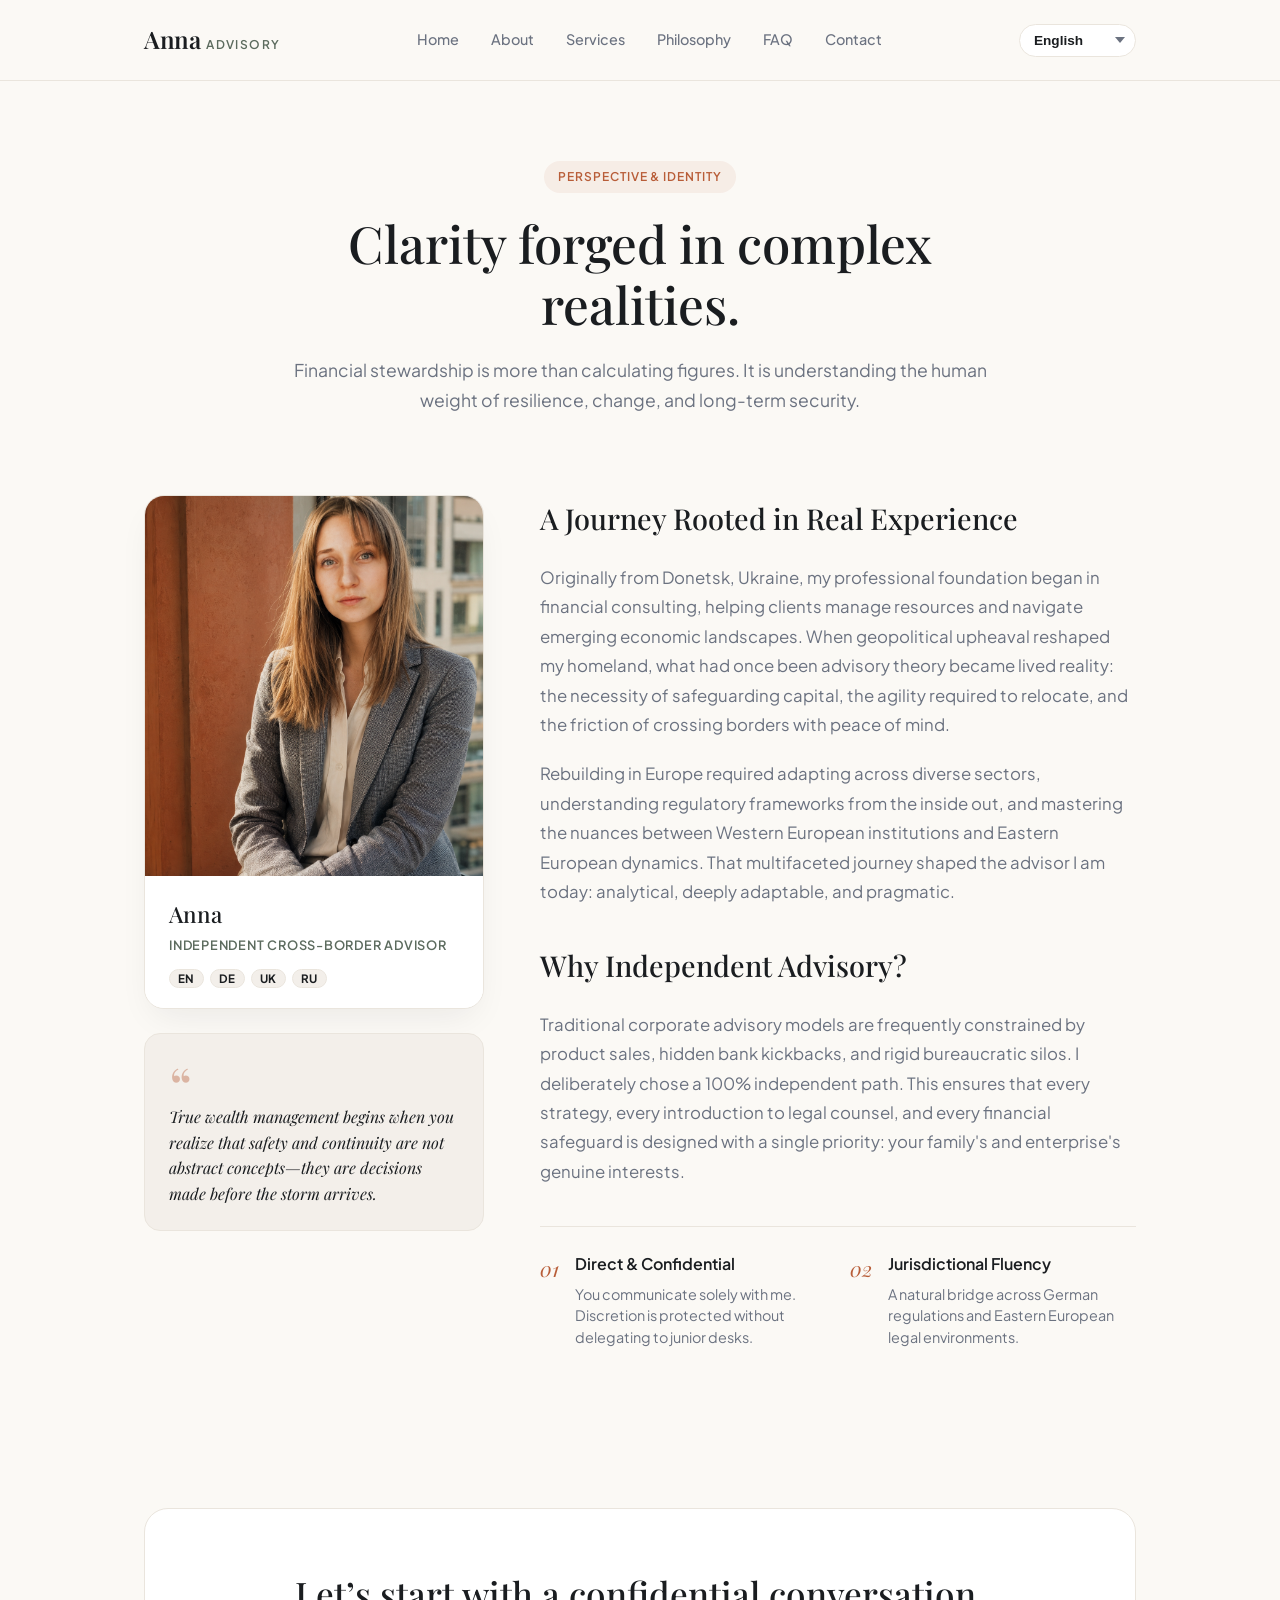
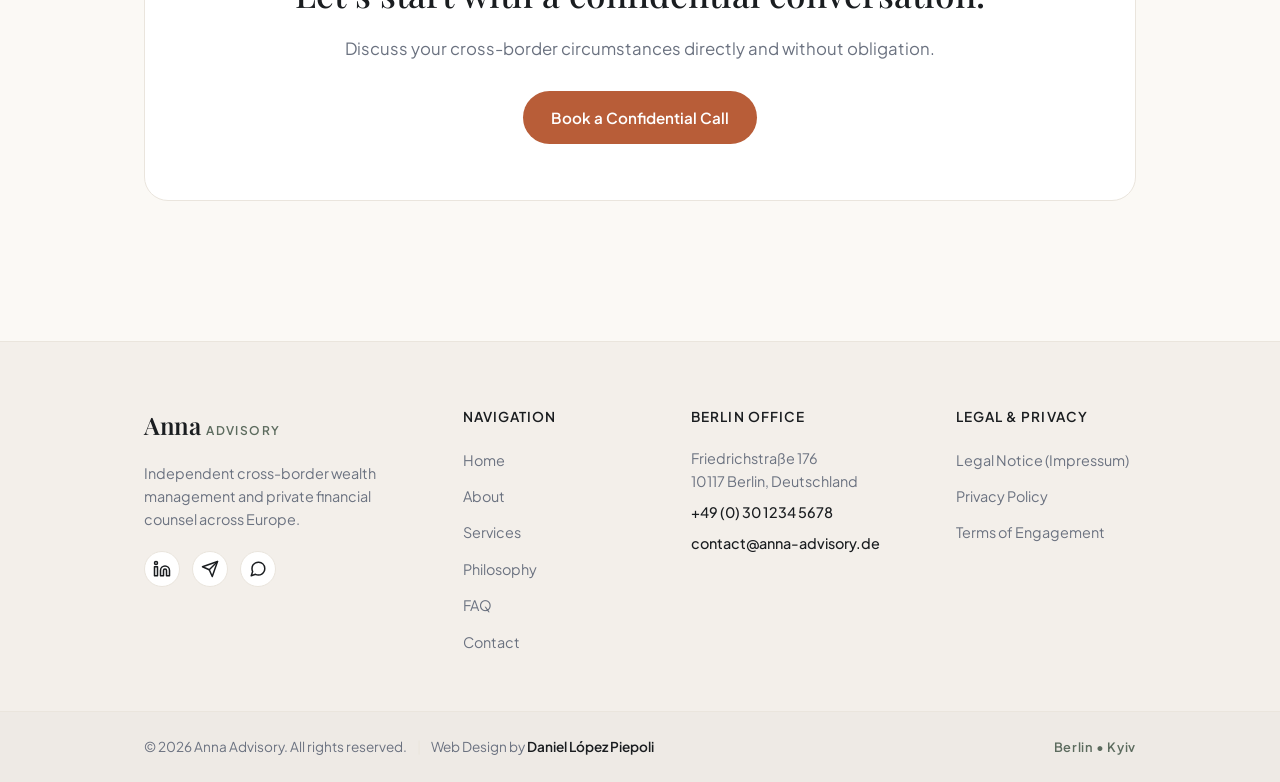
==== commit c179e126: "feat: complete multipage architecture (services, about, contact, philosophy, faq, legal) and full i1" ====
--- a/about.html
+++ b/about.html
@@ -180,6 +180,7 @@
           <li><a href="about.html" data-i18n="nav_about">About</a></li>
           <li><a href="services.html" data-i18n="nav_services">Services</a></li>
           <li><a href="philosophy.html" data-i18n="nav_philosophy">Philosophy</a></li>
+          <li><a href="faq.html" data-i18n="nav_faq">FAQ</a></li>
           <li><a href="contact.html" data-i18n="nav_contact">Contact</a></li>
         </ul>
       </div>
